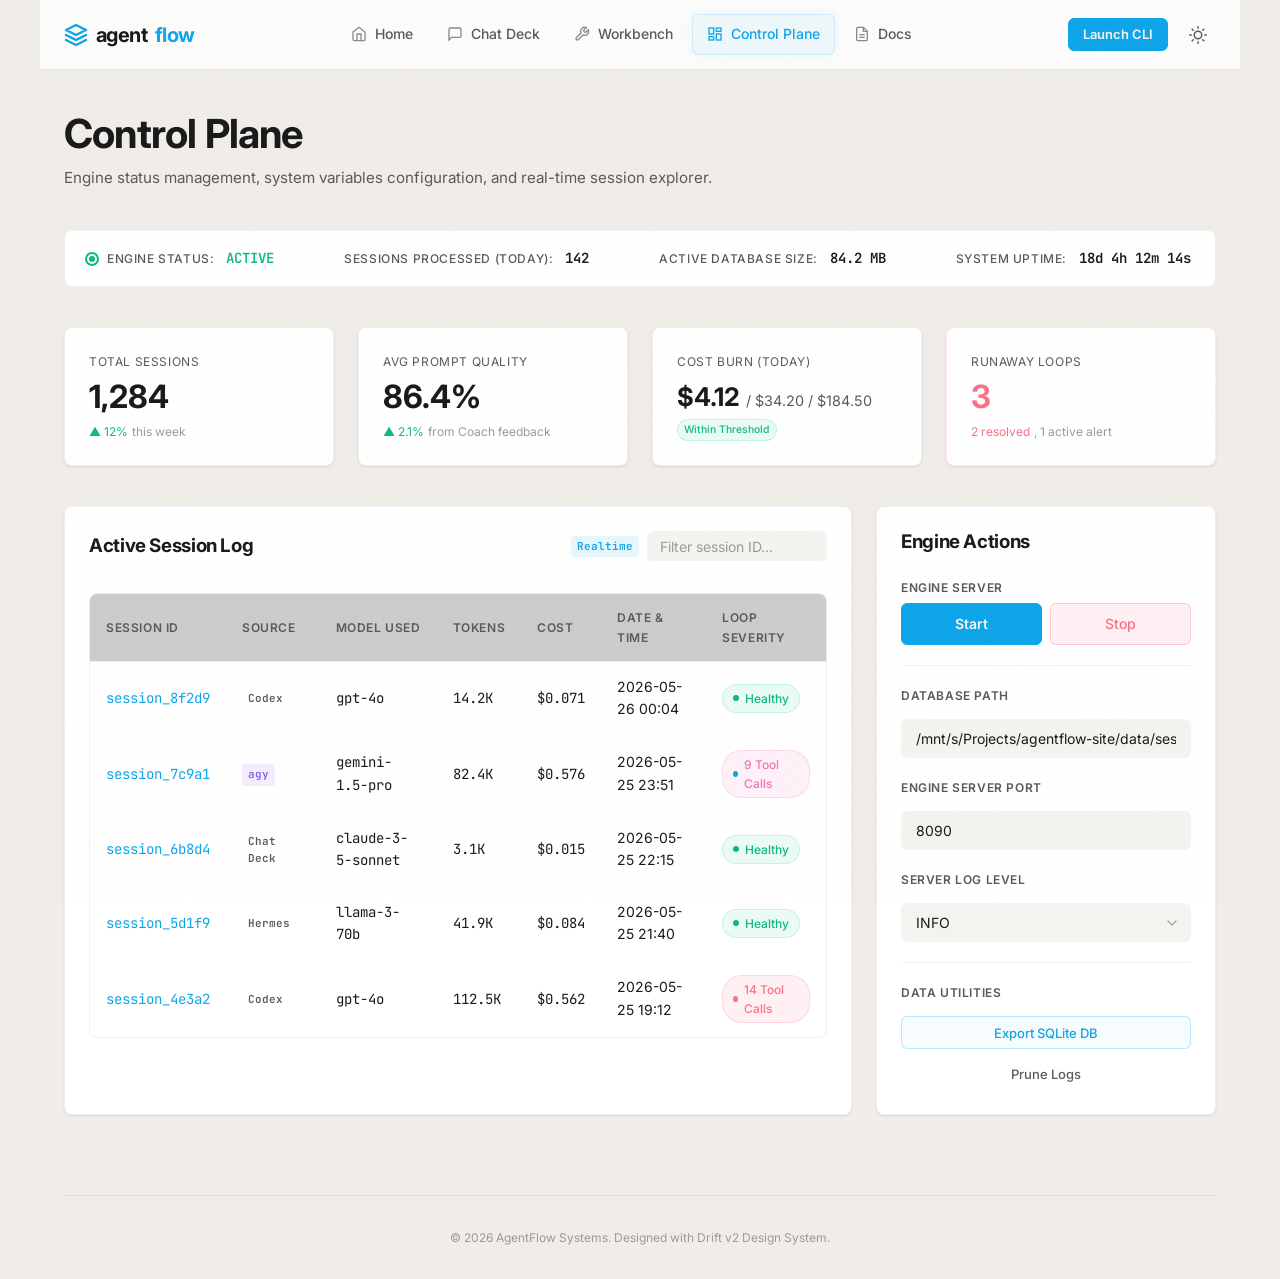
==== control-plane.html @ e1bd29ab "feat: ecosystem mockups — control plane, workbench, chat deck landing, shared drift.css" ====
<!DOCTYPE html>
<html lang="en">
<head>
  <meta charset="UTF-8">
  <meta name="viewport" content="width=device-width, initial-scale=1.0">
  
  <title>AgentFlow Control Plane | Turn Prompts Into Pipelines</title>
  <meta name="description" content="Manage your AgentFlow local agent engines, databases, and session processing workflows from a single unified control plane.">
  
  <!-- Fonts -->
  <link rel="preconnect" href="https://fonts.googleapis.com">
  <link rel="preconnect" href="https://fonts.gstatic.com" crossorigin>
  <link href="https://fonts.googleapis.com/css2?family=Inter:wght@300;400;500;600;700&family=JetBrains+Mono:wght@300;400;500;600;700&display=swap" rel="stylesheet">
  
  <!-- Shared Style -->
  <link rel="stylesheet" href="drift.css">
  
  <style>
    /* Page specific adjustments */
    .control-grid {
      display: grid;
      grid-template-columns: 1fr 340px;
      gap: 1.5rem;
    }
    
    @media (max-width: 980px) {
      .control-grid {
        grid-template-columns: 1fr;
      }
    }
    
    .console-header {
      display: flex;
      justify-content: space-between;
      align-items: center;
      margin-bottom: 1rem;
    }
    
    .severity-dot {
      width: 8px;
      height: 8px;
      border-radius: 50%;
      display: inline-block;
      margin-right: 0.5rem;
    }
    
    .action-panel-group {
      display: flex;
      flex-direction: column;
      gap: 1.25rem;
    }
    
    .config-row {
      display: flex;
      flex-direction: column;
      gap: 0.5rem;
    }
    
    .pulse-glow {
      box-shadow: 0 0 10px rgba(52, 211, 153, 0.4);
    }
  </style>
</head>
<body>

  <div class="app-shell">
    
    <!-- ECOSYSTEM HEADER NAVIGATION -->
    <header>
      <a href="index.html" class="nav-logo">
        <svg class="nav-logo-icon" viewBox="0 0 24 24" fill="none" stroke="currentColor" stroke-width="2.5" stroke-linecap="round" stroke-linejoin="round">
          <polygon points="12 2 2 7 12 12 22 7 12 2"></polygon>
          <polyline points="2 17 12 22 22 17"></polyline>
          <polyline points="2 12 12 17 22 12"></polyline>
        </svg>
        agent<span>flow</span>
      </a>
      
      <button class="nav-toggle" id="navToggle" aria-expanded="false" aria-label="Toggle menu">
        <svg width="24" height="24" viewBox="0 0 24 24" fill="none" stroke="currentColor" stroke-width="2" stroke-linecap="round" stroke-linejoin="round">
          <line x1="3" y1="12" x2="21" y2="12"></line>
          <line x1="3" y1="6" x2="21" y2="6"></line>
          <line x1="3" y1="18" x2="21" y2="18"></line>
        </svg>
      </button>

      <nav class="nav-menu" id="navMenu">
        <a href="index.html">
          <svg viewBox="0 0 24 24" fill="none" stroke="currentColor"><path d="M3 9l9-7 9 7v11a2 2 0 0 1-2 2H5a2 2 0 0 1-2-2z"></path><polyline points="9 22 9 12 15 12 15 22"></polyline></svg>
          Home
        </a>
        <a href="chat-deck-landing.html">
          <svg viewBox="0 0 24 24" fill="none" stroke="currentColor"><path d="M21 15a2 2 0 0 1-2 2H7l-4 4V5a2 2 0 0 1 2-2h14a2 2 0 0 1 2 2z"></path></svg>
          Chat Deck
        </a>
        <a href="workbench.html">
          <svg viewBox="0 0 24 24" fill="none" stroke="currentColor"><path d="M14.7 6.3a1 1 0 0 0 0 1.4l1.6 1.6a1 1 0 0 0 1.4 0l3.77-3.77a6 6 0 0 1-7.94 7.94l-6.91 6.91a2.12 2.12 0 0 1-3-3l6.91-6.91a6 6 0 0 1 7.94-7.94l-3.76 3.76z"></path></svg>
          Workbench
        </a>
        <a href="control-plane.html" class="active">
          <svg viewBox="0 0 24 24" fill="none" stroke="currentColor"><rect x="3" y="3" width="7" height="9"></rect><rect x="14" y="3" width="7" height="5"></rect><rect x="14" y="12" width="7" height="9"></rect><rect x="3" y="16" width="7" height="5"></rect></svg>
          Control Plane
        </a>
        <a href="#" onclick="alert('Mockup Documentation Link'); return false;">
          <svg viewBox="0 0 24 24" fill="none" stroke="currentColor"><path d="M14 2H6a2 2 0 0 0-2 2v16a2 2 0 0 0 2 2h12a2 2 0 0 0 2-2V8z"></path><polyline points="14 2 14 8 20 8"></polyline><line x1="16" y1="13" x2="8" y2="13"></line><line x1="16" y1="17" x2="8" y2="17"></line></svg>
          Docs
        </a>
        <a href="#" class="drift-btn drift-btn--primary drift-btn--sm nav-cta-mobile" style="display: none;">Launch CLI</a>
      </nav>

      <div class="nav-right">
        <a href="#" class="drift-btn drift-btn--primary drift-btn--sm" onclick="alert('Mockup Action: Launching CLI terminal...'); return false;">Launch CLI</a>
        <button class="theme-toggle" id="themeToggle" aria-label="Toggle theme" title="Toggle theme">
          <svg width="18" height="18" viewBox="0 0 24 24" fill="none" stroke="currentColor" stroke-width="2" stroke-linecap="round" stroke-linejoin="round" id="themeIcon">
            <path d="M21 12.79A9 9 0 1 1 11.21 3 7 7 0 0 0 21 12.79z"></path>
          </svg>
        </button>
      </div>
    </header>

    <main>
      
      <!-- HERO TITLE -->
      <div>
        <h1 style="margin-bottom: 0.5rem;">Control Plane</h1>
        <p>Engine status management, system variables configuration, and real-time session explorer.</p>
      </div>

      <!-- RUNTIME STATUS STRIP -->
      <div class="status-strip drift-card--glass">
        <div class="status-strip-item">
          <span class="status-dot status-dot--emerald status-dot--pulsing pulse-glow" id="engineStatusDot" style="color: var(--accent-secondary);"></span>
          <span class="status-strip-label">Engine Status:</span>
          <span class="status-strip-value" id="engineStatusText" style="color: var(--accent-secondary);">ACTIVE</span>
        </div>
        <div class="status-strip-item">
          <span class="status-strip-label">Sessions Processed (Today):</span>
          <span class="status-strip-value font-mono">142</span>
        </div>
        <div class="status-strip-item">
          <span class="status-strip-label">Active Database Size:</span>
          <span class="status-strip-value font-mono">84.2 MB</span>
        </div>
        <div class="status-strip-item">
          <span class="status-strip-label">System Uptime:</span>
          <span class="status-strip-value font-mono" id="uptimeVal">18d 4h 12m</span>
        </div>
      </div>

      <!-- METRICS GRID -->
      <div class="metrics-grid">
        <!-- Metric Card 1 -->
        <div class="drift-card metric-card">
          <div class="metric-card-label">Total Sessions</div>
          <div class="metric-card-value font-mono">1,284</div>
          <div class="metric-card-sub">
            <span class="trend-up">▲ 12%</span> this week
          </div>
        </div>
        
        <!-- Metric Card 2 -->
        <div class="drift-card metric-card">
          <div class="metric-card-label">Avg Prompt Quality</div>
          <div class="metric-card-value font-mono">86.4%</div>
          <div class="metric-card-sub">
            <span class="trend-up">▲ 2.1%</span> from Coach feedback
          </div>
        </div>

        <!-- Metric Card 3 -->
        <div class="drift-card metric-card">
          <div class="metric-card-label">Cost Burn (Today)</div>
          <div class="metric-card-value font-mono" style="font-size: 1.6rem; margin-top: 0.25rem;">$4.12 <span style="font-size:0.9rem; color:var(--ink-secondary); font-weight:400;">/ $34.20 / $184.50</span></div>
          <div class="metric-card-sub">
            <span class="status-pill status-pill--active" style="padding: 0.1rem 0.4rem; font-size: 0.65rem;">Within Threshold</span>
          </div>
        </div>

        <!-- Metric Card 4 -->
        <div class="drift-card metric-card" style="border-color: rgba(251, 113, 133, 0.15);">
          <div class="metric-card-label">Runaway Loops</div>
          <div class="metric-card-value font-mono" style="color: var(--accent-danger);">3</div>
          <div class="metric-card-sub">
            <span class="trend-down">2 resolved</span>, 1 active alert
          </div>
        </div>
      </div>

      <!-- TWO COLUMN LAYOUT: SESSION LIST & CONFIG PANEL -->
      <div class="control-grid">
        
        <!-- Left: Session Table -->
        <div class="drift-card" style="display: flex; flex-direction: column; gap: 1rem; overflow: hidden;">
          <div class="console-header">
            <h3>Active Session Log</h3>
            <div style="display: flex; gap: 0.5rem; align-items: center;">
              <span class="badge badge--primary">Realtime</span>
              <input type="text" id="tableSearch" class="drift-input drift-btn--sm" placeholder="Filter session ID..." style="max-width: 180px; padding: 0.35rem 0.75rem;">
            </div>
          </div>
          
          <div class="table-wrap">
            <table class="drift-table" id="sessionTable">
              <thead>
                <tr>
                  <th>Session ID</th>
                  <th>Source</th>
                  <th>Model Used</th>
                  <th>Tokens</th>
                  <th>Cost</th>
                  <th>Date & Time</th>
                  <th>Loop Severity</th>
                </tr>
              </thead>
              <tbody>
                <tr>
                  <td><a href="#" class="font-mono text-accent" style="text-decoration:none;" onclick="alert('Session session_8f2d9 details...'); return false;">session_8f2d9</a></td>
                  <td><span class="badge">Codex</span></td>
                  <td class="font-mono">gpt-4o</td>
                  <td class="font-mono">14.2K</td>
                  <td class="font-mono">$0.071</td>
                  <td class="text-muted">2026-05-26 00:04</td>
                  <td>
                    <span class="status-pill status-pill--active"><span class="status-dot status-dot--emerald"></span>Healthy</span>
                  </td>
                </tr>
                <tr>
                  <td><a href="#" class="font-mono text-accent" style="text-decoration:none;" onclick="alert('Session session_7c9a1 details...'); return false;">session_7c9a1</a></td>
                  <td><span class="badge badge--tertiary">agy</span></td>
                  <td class="font-mono">gemini-1.5-pro</td>
                  <td class="font-mono">82.4K</td>
                  <td class="font-mono">$0.576</td>
                  <td class="text-muted">2026-05-25 23:51</td>
                  <td>
                    <span class="status-pill status-pill--warning"><span class="status-dot status-dot--teal"></span>9 Tool Calls</span>
                  </td>
                </tr>
                <tr>
                  <td><a href="#" class="font-mono text-accent" style="text-decoration:none;" onclick="alert('Session session_6b8d4 details...'); return false;">session_6b8d4</a></td>
                  <td><span class="badge">Chat Deck</span></td>
                  <td class="font-mono">claude-3-5-sonnet</td>
                  <td class="font-mono">3.1K</td>
                  <td class="font-mono">$0.015</td>
                  <td class="text-muted">2026-05-25 22:15</td>
                  <td>
                    <span class="status-pill status-pill--active"><span class="status-dot status-dot--emerald"></span>Healthy</span>
                  </td>
                </tr>
                <tr>
                  <td><a href="#" class="font-mono text-accent" style="text-decoration:none;" onclick="alert('Session session_5d1f9 details...'); return false;">session_5d1f9</a></td>
                  <td><span class="badge">Hermes</span></td>
                  <td class="font-mono">llama-3-70b</td>
                  <td class="font-mono">41.9K</td>
                  <td class="font-mono">$0.084</td>
                  <td class="text-muted">2026-05-25 21:40</td>
                  <td>
                    <span class="status-pill status-pill--active"><span class="status-dot status-dot--emerald"></span>Healthy</span>
                  </td>
                </tr>
                <tr>
                  <td><a href="#" class="font-mono text-accent" style="text-decoration:none;" onclick="alert('Session session_4e3a2 details...'); return false;">session_4e3a2</a></td>
                  <td><span class="badge">Codex</span></td>
                  <td class="font-mono">gpt-4o</td>
                  <td class="font-mono">112.5K</td>
                  <td class="font-mono">$0.562</td>
                  <td class="text-muted">2026-05-25 19:12</td>
                  <td>
                    <span class="status-pill status-pill--danger"><span class="status-dot status-dot--rose"></span>14 Tool Calls</span>
                  </td>
                </tr>
              </tbody>
            </table>
          </div>
        </div>

        <!-- Right: Actions & Config Panel -->
        <div class="drift-card" style="display: flex; flex-direction: column; gap: 1.5rem;">
          <h3>Engine Actions</h3>
          
          <div class="action-panel-group">
            <!-- Start/Stop Toggle -->
            <div>
              <label class="drift-label">Engine Server</label>
              <div style="display: grid; grid-template-columns: 1fr 1fr; gap: 0.5rem; margin-top: 0.25rem;">
                <button class="drift-btn drift-btn--primary" id="btnStart" disabled>Start</button>
                <button class="drift-btn drift-btn--danger" id="btnStop">Stop</button>
              </div>
            </div>

            <hr style="border: 0; border-top: 1px solid var(--border-panel);">

            <!-- Configuration Inputs -->
            <div class="config-row">
              <label class="drift-label" for="dbPathInput">Database Path</label>
              <input type="text" id="dbPathInput" class="drift-input font-mono" value="/mnt/s/Projects/agentflow-site/data/sessions.db">
            </div>

            <div class="config-row">
              <label class="drift-label" for="portInput">Engine Server Port</label>
              <input type="number" id="portInput" class="drift-input font-mono" value="8090">
            </div>

            <div class="config-row">
              <label class="drift-label" for="logLevelSelect">Server Log Level</label>
              <select id="logLevelSelect" class="drift-input" style="appearance: none; background-image: url('data:image/svg+xml;utf8,<svg xmlns=%22http://www.w3.org/2000/svg%22 width=%2216%22 height=%2216%22 viewBox=%220 0 24 24%22 fill=%22none%22 stroke=%22%23a8a6a0%22 stroke-width=%222%22 stroke-linecap=%22round%22 stroke-linejoin=%22round%22><polyline points=%226 9 12 15 18 9%22></polyline></svg>'); background-repeat: no-repeat; background-position: right 10px center;">
                <option value="DEBUG">DEBUG</option>
                <option value="INFO" selected>INFO</option>
                <option value="WARN">WARN</option>
                <option value="ERROR">ERROR</option>
              </select>
            </div>

            <hr style="border: 0; border-top: 1px solid var(--border-panel);">

            <!-- Utilities -->
            <div style="display: flex; flex-direction: column; gap: 0.5rem;">
              <label class="drift-label">Data Utilities</label>
              <button class="drift-btn drift-btn--secondary drift-btn--sm" onclick="alert('SQLite Database successfully exported to /mnt/s/Projects/agentflow-site/backup.db');">Export SQLite DB</button>
              <button class="drift-btn drift-btn--ghost drift-btn--sm text-accent" onclick="if(confirm('Are you sure you want to prune logs older than 30 days?')) alert('Pruned 1,024 archived entries.');">Prune Logs</button>
            </div>
          </div>
        </div>

      </div>

    </main>

    <!-- FOOTER -->
    <footer style="margin-top: auto; padding: 2rem 0; border-top: 1px solid var(--border-panel); text-align: center; font-size: 0.75rem; color: var(--ink-muted);">
      <div>&copy; 2026 AgentFlow Systems. Designed with Drift v2 Design System.</div>
    </footer>

  </div>

  <!-- Scroll to top button -->
  <button class="scroll-top" id="scrollTopBtn" aria-label="Scroll to top">
    <svg width="20" height="20" viewBox="0 0 24 24" fill="none" stroke="currentColor" stroke-width="2.5" stroke-linecap="round" stroke-linejoin="round">
      <line x1="12" y1="19" x2="12" y2="5"></line>
      <polyline points="5 12 12 5 19 12"></polyline>
    </svg>
  </button>

  <script>
    // ── Theme Toggle ──
    (function initTheme() {
      const stored = localStorage.getItem('agentflow-theme');
      const prefersDark = window.matchMedia('(prefers-color-scheme: dark)').matches;
      const theme = stored || (prefersDark ? 'dark' : 'light');
      document.documentElement.setAttribute('data-theme', theme === 'dark' ? '' : 'light');
      const icon = document.getElementById('themeIcon');
      if (theme === 'light' && icon) {
        icon.innerHTML = '<circle cx="12" cy="12" r="5"/><path d="M12 1v2M12 21v2M4.22 4.22l1.42 1.42M18.36 18.36l1.42 1.42M1 12h2M21 12h2M4.22 19.78l1.42-1.42M18.36 5.64l1.42-1.42"/>';
      }
      document.getElementById('themeToggle')?.addEventListener('click', () => {
        const isLight = document.documentElement.getAttribute('data-theme') === 'light';
        const newTheme = isLight ? '' : 'light';
        document.documentElement.setAttribute('data-theme', newTheme);
        localStorage.setItem('agentflow-theme', newTheme || 'dark');
        const icon = document.getElementById('themeIcon');
        if (icon) {
          icon.innerHTML = isLight
            ? '<path d="M21 12.79A9 9 0 1 1 11.21 3 7 7 0 0 0 21 12.79z"/>'
            : '<circle cx="12" cy="12" r="5"/><path d="M12 1v2M12 21v2M4.22 4.22l1.42 1.42M18.36 18.36l1.42 1.42M1 12h2M21 12h2M4.22 19.78l1.42-1.42M18.36 5.64l1.42-1.42"/>';
        }
      });
    })();

    // ── Mobile Menu Toggle ──
    const navToggle = document.getElementById('navToggle');
    const navMenu = document.getElementById('navMenu');
    navToggle.addEventListener('click', () => {
      const expanded = navToggle.getAttribute('aria-expanded') === 'true';
      navToggle.setAttribute('aria-expanded', !expanded);
      navMenu.classList.toggle('open');
    });

    // ── Engine Start/Stop Simulator ──
    const btnStart = document.getElementById('btnStart');
    const btnStop = document.getElementById('btnStop');
    const engineDot = document.getElementById('engineStatusDot');
    const engineText = document.getElementById('engineStatusText');
    const dbPathInput = document.getElementById('dbPathInput');
    const portInput = document.getElementById('portInput');
    const logLevelSelect = document.getElementById('logLevelSelect');
    const uptimeText = document.getElementById('uptimeVal');
    let uptimeInterval;
    let uptimeSec = 1570332; // ~18 days

    function updateUptimeDisplay() {
      const days = Math.floor(uptimeSec / 86400);
      const hours = Math.floor((uptimeSec % 86400) / 3600);
      const mins = Math.floor((uptimeSec % 3600) / 60);
      const secs = uptimeSec % 60;
      uptimeText.innerText = `${days}d ${hours}h ${mins}m ${secs}s`;
    }

    // Start timer
    uptimeInterval = setInterval(() => {
      uptimeSec++;
      updateUptimeDisplay();
    }, 1000);

    btnStart.addEventListener('click', () => {
      btnStart.disabled = true;
      btnStop.disabled = false;
      
      // Update Dot
      engineDot.className = "status-dot status-dot--emerald status-dot--pulsing pulse-glow";
      engineDot.style.color = "var(--accent-secondary)";
      engineDot.style.backgroundColor = "var(--accent-secondary)";
      
      // Update Text
      engineText.innerText = "ACTIVE";
      engineText.style.color = "var(--accent-secondary)";
      
      // Enable fields if relevant (usually they remain enabled)
      dbPathInput.disabled = false;
      portInput.disabled = false;
      logLevelSelect.disabled = false;
      
      // Restart uptime
      uptimeSec = 0;
      updateUptimeDisplay();
      clearInterval(uptimeInterval);
      uptimeInterval = setInterval(() => {
        uptimeSec++;
        updateUptimeDisplay();
      }, 1000);
    });

    btnStop.addEventListener('click', () => {
      btnStop.disabled = true;
      btnStart.disabled = false;
      
      // Update Dot
      engineDot.className = "status-dot status-dot--rose";
      engineDot.style.color = "var(--accent-danger)";
      engineDot.style.backgroundColor = "var(--accent-danger)";
      
      // Update Text
      engineText.innerText = "STOPPED";
      engineText.style.color = "var(--accent-danger)";
      
      // Stop uptime
      clearInterval(uptimeInterval);
      uptimeText.innerText = "OFFLINE";
    });

    // ── Table Search Filter ──
    const tableSearch = document.getElementById('tableSearch');
    const tableRows = document.querySelectorAll('#sessionTable tbody tr');
    
    tableSearch.addEventListener('input', () => {
      const query = tableSearch.value.toLowerCase().trim();
      tableRows.forEach(row => {
        const idText = row.cells[0].innerText.toLowerCase();
        if (idText.includes(query)) {
          row.style.display = '';
        } else {
          row.style.display = 'none';
        }
      });
    });

    // ── Scroll to Top button ──
    const scrollTopBtn = document.getElementById('scrollTopBtn');
    window.addEventListener('scroll', () => {
      if (window.scrollY > 300) {
        scrollTopBtn.classList.add('visible');
      } else {
        scrollTopBtn.classList.remove('visible');
      }
    });
    scrollTopBtn.addEventListener('click', () => {
      window.scrollTo({ top: 0, behavior: 'smooth' });
    });
  </script>
</body>
</html>
---- drift.css ----
/* ═══════════════════════════════════════════════════════════════
   DRIFT DESIGN SYSTEM v2.0 — CANONICAL SHARED STYLES
   Ecosystem Redesign Mockups
   ═══════════════════════════════════════════════════════════════ */

*, *::before, *::after {
  box-sizing: border-box;
  margin: 0;
  padding: 0;
}

:root {
  /* Backgrounds */
  --bg-deep: #0B0B12;
  --bg-base: #0c0d0f;
  --bg-alt: #030712;
  --panel: #111215;
  --surface: #17181c;
  --border-panel: rgba(255, 255, 255, 0.05);

  /* Typography ink */
  --ink: #f2f0e8;
  --ink-secondary: #a8a6a0;
  --ink-muted: #6b6a66;

  /* Accent Palette (Domain: Cloud/Infrastructure = Teal + Violet accents) */
  --accent-primary: #22d3ee;
  --accent-primary-rgb: 34, 211, 238;
  --accent-secondary: #34d399;
  --accent-secondary-rgb: 52, 211, 153;
  --accent-tertiary: #818cf8;
  --accent-tertiary-rgb: 129, 140, 248;
  --accent-warning: #f472b6;
  --accent-danger: #fb7185;
  --accent-danger-rgb: 251, 113, 133;

  /* Glassmorphism */
  --glass-bg: rgba(17, 18, 21, 0.75);
  --glass-border: rgba(34, 211, 238, 0.15);
  --glass-blur: 16px;
  --grain-opacity: 0.035;

  /* Font Stacks */
  --font-sans: 'Inter', system-ui, -apple-system, sans-serif;
  --font-mono: 'JetBrains Mono', monospace;

  /* Layout Dimensions */
  --content-max: 1200px;
  --header-height: 70px;

  /* Animation patterns */
  --ease-out: cubic-bezier(0.22, 1, 0.36, 1);
  --ease-spring: cubic-bezier(0.34, 1.56, 0.64, 1);
  --duration-fast: 150ms;
  --duration-base: 300ms;
  --duration-slow: 500ms;
  
  --card-shadow: 0 4px 20px rgba(0, 0, 0, 0.3);
  --card-shadow-hover: 0 10px 30px rgba(34, 211, 238, 0.1);
}

/* ═══════════════════════════════════════════════════════════════
   LIGHT THEME
   ═══════════════════════════════════════════════════════════════ */
[data-theme="light"] {
  --bg-deep: #f8f6f2;
  --bg-base: #f0ede8;
  --bg-alt: #e8e4de;
  --panel: #ffffff;
  --surface: #f5f3ef;
  --border-panel: rgba(0, 0, 0, 0.06);

  --ink: #1a1a1a;
  --ink-secondary: #5a5a5a;
  --ink-muted: #9a9a9a;

  --accent-primary: #0ea5e9;
  --accent-primary-rgb: 14, 165, 233;
  --accent-secondary: #10b981;
  --accent-secondary-rgb: 16, 185, 129;
  --accent-tertiary: #8b5cf6;
  --accent-tertiary-rgb: 139, 92, 246;

  --glass-bg: rgba(255, 255, 255, 0.8);
  --glass-border: rgba(14, 165, 233, 0.2);
  --glass-blur: 16px;
  --grain-opacity: 0.015;

  --card-shadow: 0 1px 3px rgba(0,0,0,0.06), 0 1px 2px rgba(0,0,0,0.04);
  --card-shadow-hover: 0 10px 25px rgba(0,0,0,0.08), 0 4px 10px rgba(0,0,0,0.04);
}

/* ── Base Setup ── */
html {
  scroll-behavior: smooth;
  background-color: var(--bg-deep);
  color: var(--ink);
  font-family: var(--font-sans);
  -webkit-font-smoothing: antialiased;
  -moz-osx-font-smoothing: grayscale;
}

body {
  min-height: 100vh;
  overflow-x: hidden;
  line-height: 1.6;
  position: relative;
  background-color: var(--bg-base);
}

/* ── Scrollbars ── */
::-webkit-scrollbar {
  width: 6px;
  height: 6px;
}
::-webkit-scrollbar-track {
  background: var(--bg-deep);
}
::-webkit-scrollbar-thumb {
  background: var(--panel);
  border-radius: 3px;
  border: 1px solid var(--bg-deep);
}
::-webkit-scrollbar-thumb:hover {
  background: var(--accent-primary);
}

/* Selection Highlighting */
::selection {
  background: rgba(var(--accent-primary-rgb), 0.25);
  color: var(--ink);
}

/* ── Grain & Scanline Overlays ── */
body::before {
  content: '';
  position: fixed;
  inset: 0;
  z-index: 10000;
  pointer-events: none;
  opacity: var(--grain-opacity);
  background-image: url("data:image/svg+xml,%3Csvg viewBox='0 0 256 256' xmlns='http://www.w3.org/2000/svg'%3E%3Cfilter id='n'%3E%3CfeTurbulence type='fractalNoise' baseFrequency='0.85' numOctaves='4' stitchTiles='stitch'/%3E%3C/filter%3E%3Crect width='100%25' height='100%25' filter='url(%23n)' opacity='1'/%3E%3C/svg%3E");
  background-size: 200px 200px;
}

/* ── App Shell / Layout ── */
.app-shell {
  max-width: var(--content-max);
  margin: 0 auto;
  padding: 0 1.5rem;
  min-height: 100vh;
  display: flex;
  flex-direction: column;
}

main {
  flex: 1;
  padding: 2.5rem 0 5rem 0;
  display: flex;
  flex-direction: column;
  gap: 2.5rem;
}

/* ── Typography ── */
h1, h2, h3, h4, h5, h6 {
  font-family: var(--font-sans);
  font-weight: 700;
  line-height: 1.2;
  letter-spacing: -0.02em;
  color: var(--ink);
}

h1 {
  font-size: 2.5rem;
  background: linear-gradient(135deg, var(--ink) 30%, rgba(var(--accent-primary-rgb), 0.8) 100%);
  -webkit-background-clip: text;
  -webkit-text-fill-color: transparent;
}

h2 {
  font-size: 1.75rem;
}

p {
  color: var(--ink-secondary);
  font-size: 0.95rem;
}

.font-mono {
  font-family: var(--font-mono);
}

.text-accent {
  color: var(--accent-primary);
}

.text-muted {
  color: var(--ink-muted);
}

/* ── Header & Ecosystem Nav ── */
header {
  position: sticky;
  top: 0;
  height: var(--header-height);
  display: flex;
  align-items: center;
  justify-content: space-between;
  z-index: 100;
  background: var(--glass-bg);
  backdrop-filter: blur(var(--glass-blur));
  -webkit-backdrop-filter: blur(var(--glass-blur));
  border-bottom: 1px solid var(--glass-border);
  margin: 0 -1.5rem;
  padding: 0 1.5rem;
  transition: background var(--duration-base) var(--ease-out);
}

.nav-logo {
  font-size: 1.25rem;
  font-weight: 700;
  color: var(--ink);
  text-decoration: none;
  font-family: var(--font-sans);
  letter-spacing: -0.03em;
  display: flex;
  align-items: center;
  gap: 0.5rem;
}

.nav-logo span {
  color: var(--accent-primary);
}

.nav-logo-icon {
  width: 24px;
  height: 24px;
  stroke: var(--accent-primary);
  fill: none;
}

.nav-menu {
  display: flex;
  align-items: center;
  gap: 0.25rem;
}

.nav-menu a {
  font-family: var(--font-sans);
  font-size: 0.875rem;
  color: var(--ink-secondary);
  text-decoration: none;
  padding: 0.5rem 0.875rem;
  border-radius: 6px;
  transition: all var(--duration-fast) var(--ease-out);
  font-weight: 500;
  display: flex;
  align-items: center;
  gap: 0.5rem;
  border: 1px solid transparent;
}

.nav-menu a svg {
  width: 16px;
  height: 16px;
  stroke-width: 2;
  opacity: 0.7;
  transition: opacity var(--duration-fast) var(--ease-out);
}

.nav-menu a:hover {
  color: var(--ink);
  background: rgba(255, 255, 255, 0.04);
}

.nav-menu a:hover svg {
  opacity: 1;
}

.nav-menu a.active {
  color: var(--accent-primary);
  background: rgba(var(--accent-primary-rgb), 0.06);
  border-color: rgba(var(--accent-primary-rgb), 0.15);
  box-shadow: 0 0 15px rgba(var(--accent-primary-rgb), 0.08);
}

.nav-menu a.active svg {
  stroke: var(--accent-primary);
  opacity: 1;
}

.nav-right {
  display: flex;
  align-items: center;
  gap: 0.75rem;
}

.theme-toggle {
  width: 36px;
  height: 36px;
  padding: 0;
  display: flex;
  align-items: center;
  justify-content: center;
  border-radius: 50%;
  color: var(--ink-secondary);
  background: transparent;
  border: 1px solid transparent;
  cursor: pointer;
  transition: all var(--duration-fast) var(--ease-out);
}

.theme-toggle:hover {
  color: var(--accent-primary);
  background: rgba(255, 255, 255, 0.04);
  border-color: rgba(var(--accent-primary-rgb), 0.15);
}

.nav-toggle {
  display: none;
  background: transparent;
  border: none;
  color: var(--ink);
  cursor: pointer;
  padding: 0.5rem;
  outline: none;
}

@media (max-width: 980px) {
  .nav-menu {
    display: none;
    position: absolute;
    top: var(--header-height);
    left: 0;
    right: 0;
    background: var(--panel);
    border-bottom: 1px solid var(--border-panel);
    flex-direction: column;
    padding: 1.5rem;
    gap: 0.75rem;
    align-items: stretch;
    box-shadow: 0 10px 30px rgba(0, 0, 0, 0.5);
  }
  
  .nav-menu.open {
    display: flex;
  }
  
  .nav-menu a {
    width: 100%;
    padding: 0.75rem 1.25rem;
  }
  
  .nav-toggle {
    display: block;
  }
  
  .nav-right .drift-btn {
    display: none;
  }
  
  .nav-menu .nav-cta-mobile {
    display: inline-flex !important;
    justify-content: center;
    margin-top: 0.5rem;
  }
}

/* ── Buttons ── */
.drift-btn {
  display: inline-flex;
  align-items: center;
  justify-content: center;
  gap: 0.5rem;
  padding: 0.625rem 1.25rem;
  border-radius: 6px;
  font-family: var(--font-sans);
  font-weight: 500;
  font-size: 0.875rem;
  line-height: 1.4;
  cursor: pointer;
  transition: all var(--duration-fast) var(--ease-out);
  border: 1px solid transparent;
  text-decoration: none;
  outline: none;
}

.drift-btn--primary {
  background: var(--accent-primary);
  color: var(--bg-deep);
  border-color: var(--accent-primary);
  font-weight: 600;
}

.drift-btn--primary:hover {
  background: transparent;
  color: var(--accent-primary);
  box-shadow: 0 0 15px rgba(var(--accent-primary-rgb), 0.3);
}

.drift-btn--secondary {
  background: rgba(var(--accent-primary-rgb), 0.03);
  color: var(--accent-primary);
  border-color: rgba(var(--accent-primary-rgb), 0.25);
}

.drift-btn--secondary:hover {
  border-color: var(--accent-primary);
  background: rgba(var(--accent-primary-rgb), 0.08);
  box-shadow: 0 0 12px rgba(var(--accent-primary-rgb), 0.15);
}

.drift-btn--ghost {
  background: transparent;
  color: var(--ink-secondary);
}

.drift-btn--ghost:hover {
  color: var(--ink);
  background: rgba(255, 255, 255, 0.04);
}

.drift-btn--danger {
  background: rgba(var(--accent-danger-rgb), 0.1);
  color: var(--accent-danger);
  border-color: rgba(var(--accent-danger-rgb), 0.3);
}

.drift-btn--danger:hover {
  background: var(--accent-danger);
  color: #0b0b12;
  box-shadow: 0 0 15px rgba(var(--accent-danger-rgb), 0.35);
}

.drift-btn--sm {
  padding: 0.4rem 0.875rem;
  font-size: 0.8125rem;
}

.drift-btn--xs {
  padding: 0.25rem 0.5rem;
  font-size: 0.75rem;
  border-radius: 4px;
}

/* ── Cards & Panels ── */
.drift-card {
  background: var(--panel);
  border: 1px solid var(--border-panel);
  border-radius: 8px;
  padding: 1.5rem;
  box-shadow: var(--card-shadow);
  transition: border-color var(--duration-base) var(--ease-out), 
              transform var(--duration-base) var(--ease-out),
              box-shadow var(--duration-base) var(--ease-out);
}

.drift-card:hover {
  border-color: rgba(var(--accent-primary-rgb), 0.2);
  box-shadow: var(--card-shadow-hover);
}

.drift-card--glass {
  background: var(--glass-bg);
  backdrop-filter: blur(var(--glass-blur));
  -webkit-backdrop-filter: blur(var(--glass-blur));
  border: 1px solid var(--glass-border);
}

.drift-card--interactive {
  cursor: pointer;
}

.drift-card--interactive:hover {
  border-color: var(--accent-primary);
  transform: translateY(-2px);
}

/* ── HUD Frame with Brackets ── */
.drift-hud-frame {
  position: relative;
  border: 1px solid rgba(var(--accent-primary-rgb), 0.15);
  background: rgba(11, 11, 18, 0.4);
  padding: 1.5rem;
}

.drift-hud-frame::before,
.drift-hud-frame::after {
  content: '';
  position: absolute;
  width: 12px;
  height: 12px;
  border-color: var(--accent-primary);
  border-style: solid;
  pointer-events: none;
}

.drift-hud-frame::before {
  top: -1px;
  left: -1px;
  border-width: 2px 0 0 2px;
}

.drift-hud-frame::after {
  bottom: -1px;
  right: -1px;
  border-width: 0 2px 2px 0;
}

.drift-hud-readout {
  font-family: var(--font-mono);
  font-size: 0.7rem;
  color: var(--accent-primary);
  text-transform: uppercase;
  letter-spacing: 0.1em;
  font-weight: 600;
  margin-bottom: 0.5rem;
  display: block;
}

/* ── Form Inputs ── */
.drift-input, .drift-textarea {
  background: var(--surface);
  border: 1px solid rgba(255, 255, 255, 0.06);
  border-radius: 6px;
  padding: 0.625rem 0.875rem;
  font-family: var(--font-sans);
  font-size: 0.875rem;
  color: var(--ink);
  transition: all var(--duration-fast) var(--ease-out);
  width: 100%;
}

.drift-textarea {
  resize: vertical;
  min-height: 100px;
}

.drift-input::placeholder, .drift-textarea::placeholder {
  color: var(--ink-muted);
}

.drift-input:focus, .drift-textarea:focus {
  outline: none;
  border-color: var(--accent-primary);
  box-shadow: 0 0 0 3px rgba(34, 211, 238, 0.12);
  background: var(--panel);
}

.drift-label {
  display: block;
  font-size: 0.75rem;
  font-weight: 600;
  text-transform: uppercase;
  letter-spacing: 0.05em;
  color: var(--ink-secondary);
  margin-bottom: 0.375rem;
}

/* ── Status Indicators ── */
.status-pill {
  display: inline-flex;
  align-items: center;
  gap: 0.375rem;
  padding: 0.25rem 0.625rem;
  border-radius: 20px;
  font-size: 0.75rem;
  font-weight: 500;
  font-family: var(--font-sans);
}

.status-pill--active {
  background: rgba(52, 211, 153, 0.1);
  color: var(--accent-secondary);
  border: 1px solid rgba(52, 211, 153, 0.2);
}

.status-pill--warning {
  background: rgba(244, 114, 182, 0.1);
  color: var(--accent-warning);
  border: 1px solid rgba(244, 114, 182, 0.2);
}

.status-pill--danger {
  background: rgba(251, 113, 133, 0.1);
  color: var(--accent-danger);
  border: 1px solid rgba(251, 113, 133, 0.2);
}

.status-pill--muted {
  background: rgba(255, 255, 255, 0.03);
  color: var(--ink-secondary);
  border: 1px solid var(--border-panel);
}

.status-dot {
  width: 6px;
  height: 6px;
  border-radius: 50%;
  display: inline-block;
}

.status-dot--emerald { background-color: var(--accent-secondary); }
.status-dot--teal { background-color: var(--accent-primary); }
.status-dot--rose { background-color: var(--accent-danger); }

.status-dot--pulsing {
  position: relative;
}

.status-dot--pulsing::after {
  content: '';
  position: absolute;
  inset: -4px;
  border-radius: 50%;
  border: 2px solid currentColor;
  opacity: 1;
  animation: status-pulse 1.8s cubic-bezier(0.24, 0, 0.38, 1) infinite;
}

@keyframes status-pulse {
  0% { transform: scale(0.5); opacity: 1; }
  100% { transform: scale(2.2); opacity: 0; }
}

/* ── Tables ── */
.table-wrap {
  width: 100%;
  overflow-x: auto;
  border: 1px solid var(--border-panel);
  border-radius: 8px;
  background: var(--panel);
}

.drift-table {
  width: 100%;
  border-collapse: collapse;
  text-align: left;
  font-size: 0.875rem;
}

.drift-table th {
  background: rgba(0, 0, 0, 0.2);
  padding: 0.875rem 1rem;
  font-weight: 600;
  color: var(--ink-secondary);
  border-bottom: 1px solid var(--border-panel);
  font-family: var(--font-sans);
  font-size: 0.75rem;
  text-transform: uppercase;
  letter-spacing: 0.05em;
}

.drift-table td {
  padding: 0.875rem 1rem;
  border-bottom: 1px solid rgba(255, 255, 255, 0.03);
  color: var(--ink);
  vertical-align: middle;
}

.drift-table tr:last-child td {
  border-bottom: none;
}

.drift-table tr:hover td {
  background: rgba(255, 255, 255, 0.015);
}

/* ── Scroll-to-Top Button ── */
.scroll-top {
  position: fixed;
  bottom: 2rem;
  right: 2rem;
  width: 44px;
  height: 44px;
  border-radius: 50%;
  background: var(--glass-bg);
  backdrop-filter: blur(var(--glass-blur));
  -webkit-backdrop-filter: blur(var(--glass-blur));
  border: 1px solid var(--glass-border);
  color: var(--ink-secondary);
  display: flex;
  align-items: center;
  justify-content: center;
  cursor: pointer;
  opacity: 0;
  visibility: hidden;
  transform: translateY(10px);
  transition: all var(--duration-base) var(--ease-out);
  z-index: 99;
  box-shadow: 0 4px 15px rgba(0,0,0,0.4);
}

.scroll-top.visible {
  opacity: 1;
  visibility: visible;
  transform: translateY(0);
}

.scroll-top:hover {
  color: var(--accent-primary);
  border-color: var(--accent-primary);
  transform: translateY(-3px);
  box-shadow: 0 6px 20px rgba(var(--accent-primary-rgb), 0.25);
}

/* ── Grid/Layout Helpers ── */
.grid-2 {
  display: grid;
  grid-template-columns: repeat(2, 1fr);
  gap: 1.5rem;
}

.grid-3 {
  display: grid;
  grid-template-columns: repeat(3, 1fr);
  gap: 1.5rem;
}

.grid-4 {
  display: grid;
  grid-template-columns: repeat(4, 1fr);
  gap: 1.5rem;
}

.grid-aside {
  display: grid;
  grid-template-columns: 280px 1fr;
  gap: 2rem;
}

@media (max-width: 980px) {
  .grid-2, .grid-3, .grid-4, .grid-aside {
    grid-template-columns: 1fr;
  }
}

.flex-between {
  display: flex;
  align-items: center;
  justify-content: space-between;
  gap: 1rem;
}

.badge {
  display: inline-flex;
  align-items: center;
  padding: 0.125rem 0.375rem;
  border-radius: 4px;
  font-size: 0.6875rem;
  font-weight: 600;
  font-family: var(--font-mono);
  background: rgba(255, 255, 255, 0.05);
  color: var(--ink-secondary);
}

.badge--primary {
  background: rgba(var(--accent-primary-rgb), 0.1);
  color: var(--accent-primary);
}

.badge--tertiary {
  background: rgba(var(--accent-tertiary-rgb), 0.1);
  color: var(--accent-tertiary);
}

/* ── Shared Status Strip component ── */
.status-strip {
  display: flex;
  align-items: center;
  justify-content: space-between;
  flex-wrap: wrap;
  gap: 1.5rem;
  padding: 1rem 1.5rem;
  background: var(--panel);
  border: 1px solid var(--border-panel);
  border-radius: 8px;
}

.status-strip-item {
  display: flex;
  align-items: center;
  gap: 0.75rem;
}

.status-strip-label {
  font-size: 0.75rem;
  text-transform: uppercase;
  letter-spacing: 0.05em;
  color: var(--ink-secondary);
  font-weight: 500;
}

.status-strip-value {
  font-family: var(--font-mono);
  font-size: 0.875rem;
  color: var(--ink);
  font-weight: 600;
}

/* ── Shared Metrics Grid ── */
.metrics-grid {
  display: grid;
  grid-template-columns: repeat(auto-fit, minmax(220px, 1fr));
  gap: 1.5rem;
}

.metric-card {
  display: flex;
  flex-direction: column;
}

.metric-card-label {
  font-size: 0.75rem;
  text-transform: uppercase;
  letter-spacing: 0.05em;
  color: var(--ink-secondary);
  margin-bottom: 0.5rem;
}

.metric-card-value {
  font-size: 2rem;
  font-weight: 700;
  color: var(--ink);
  font-family: var(--font-sans);
  line-height: 1.1;
}

.metric-card-sub {
  font-size: 0.75rem;
  color: var(--ink-muted);
  margin-top: 0.5rem;
  display: flex;
  align-items: center;
  gap: 0.25rem;
}

.trend-up {
  color: var(--accent-secondary);
}

.trend-down {
  color: var(--accent-danger);
}
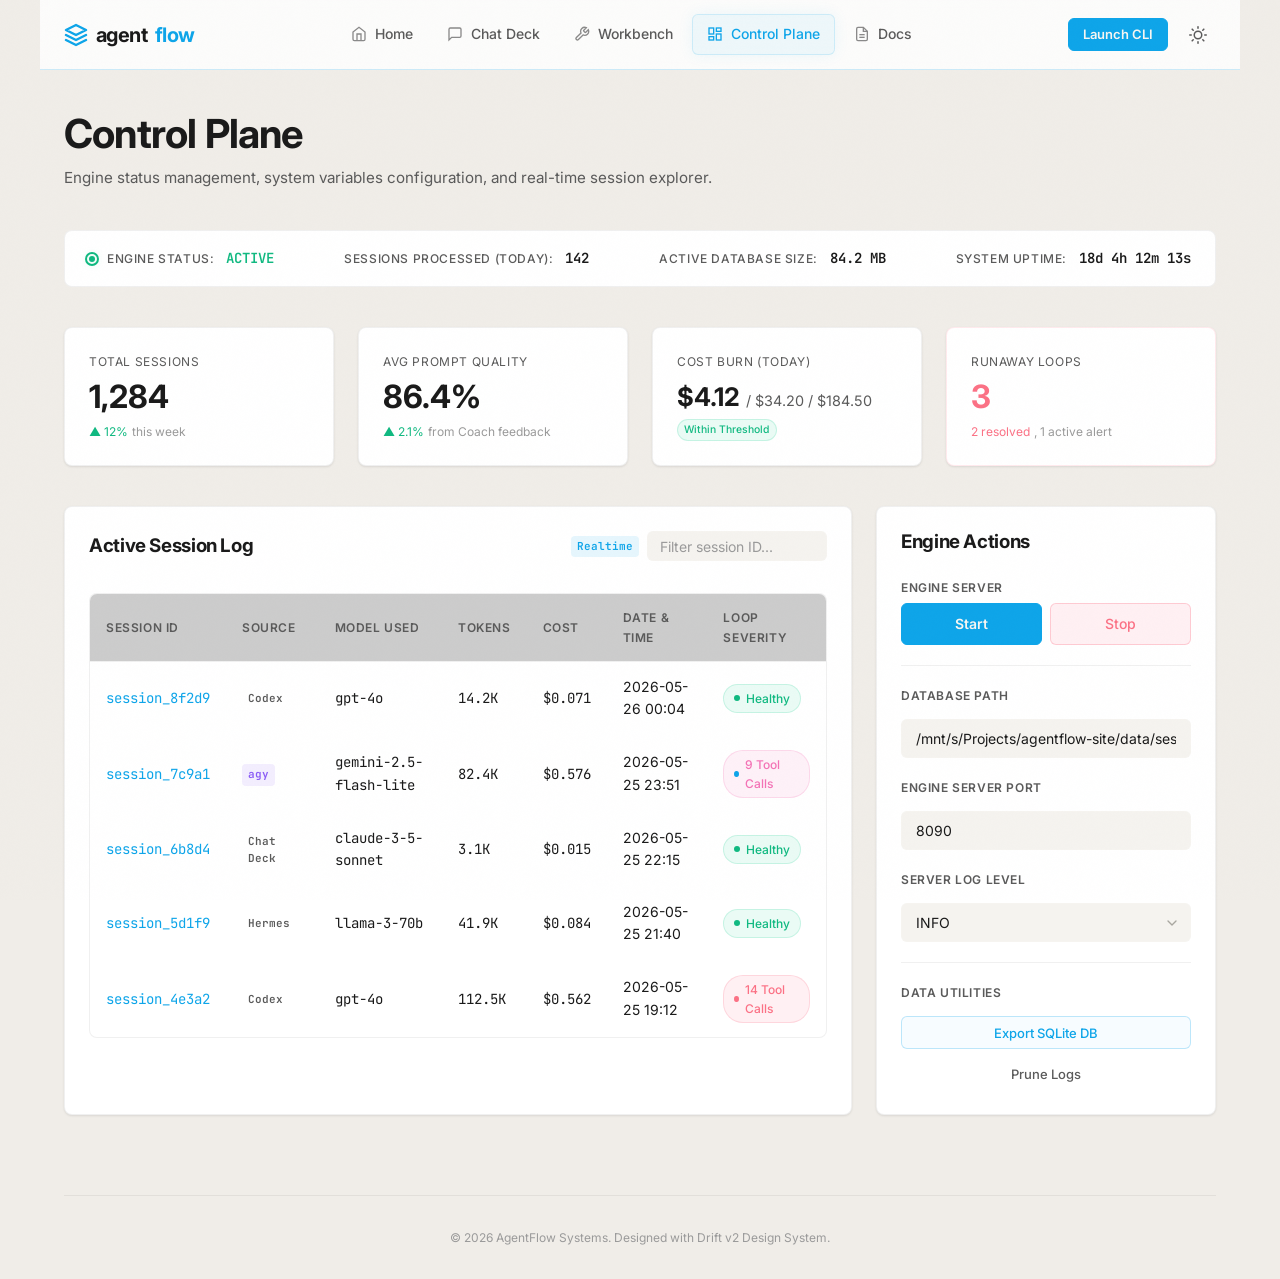
==== commit f7e1e6d2: "scrub: gemini-1.5-pro → gemini-2.5-flash-lite in mockup" ====
--- a/control-plane.html
+++ b/control-plane.html
@@ -227,7 +227,7 @@
                 <tr>
                   <td><a href="#" class="font-mono text-accent" style="text-decoration:none;" onclick="alert('Session session_7c9a1 details...'); return false;">session_7c9a1</a></td>
                   <td><span class="badge badge--tertiary">agy</span></td>
-                  <td class="font-mono">gemini-1.5-pro</td>
+                  <td class="font-mono">gemini-2.5-flash-lite</td>
                   <td class="font-mono">82.4K</td>
                   <td class="font-mono">$0.576</td>
                   <td class="text-muted">2026-05-25 23:51</td>
